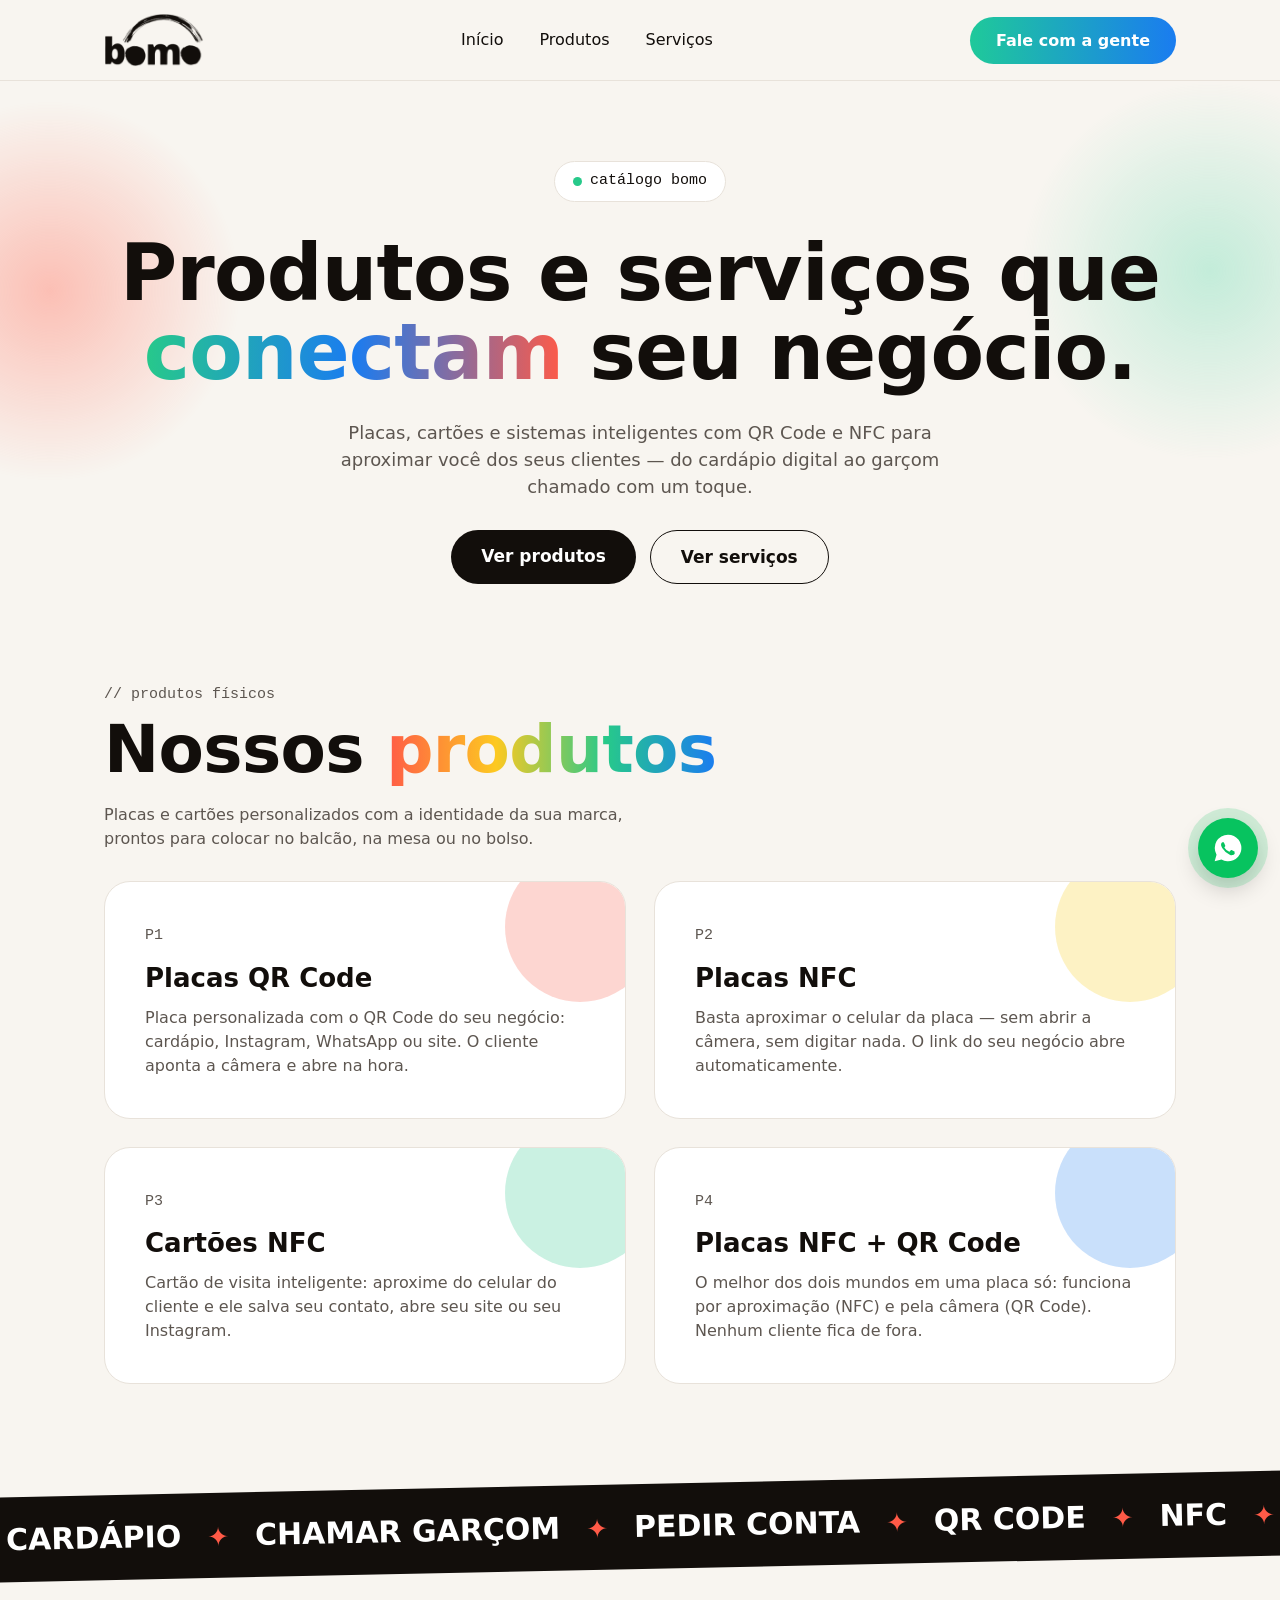
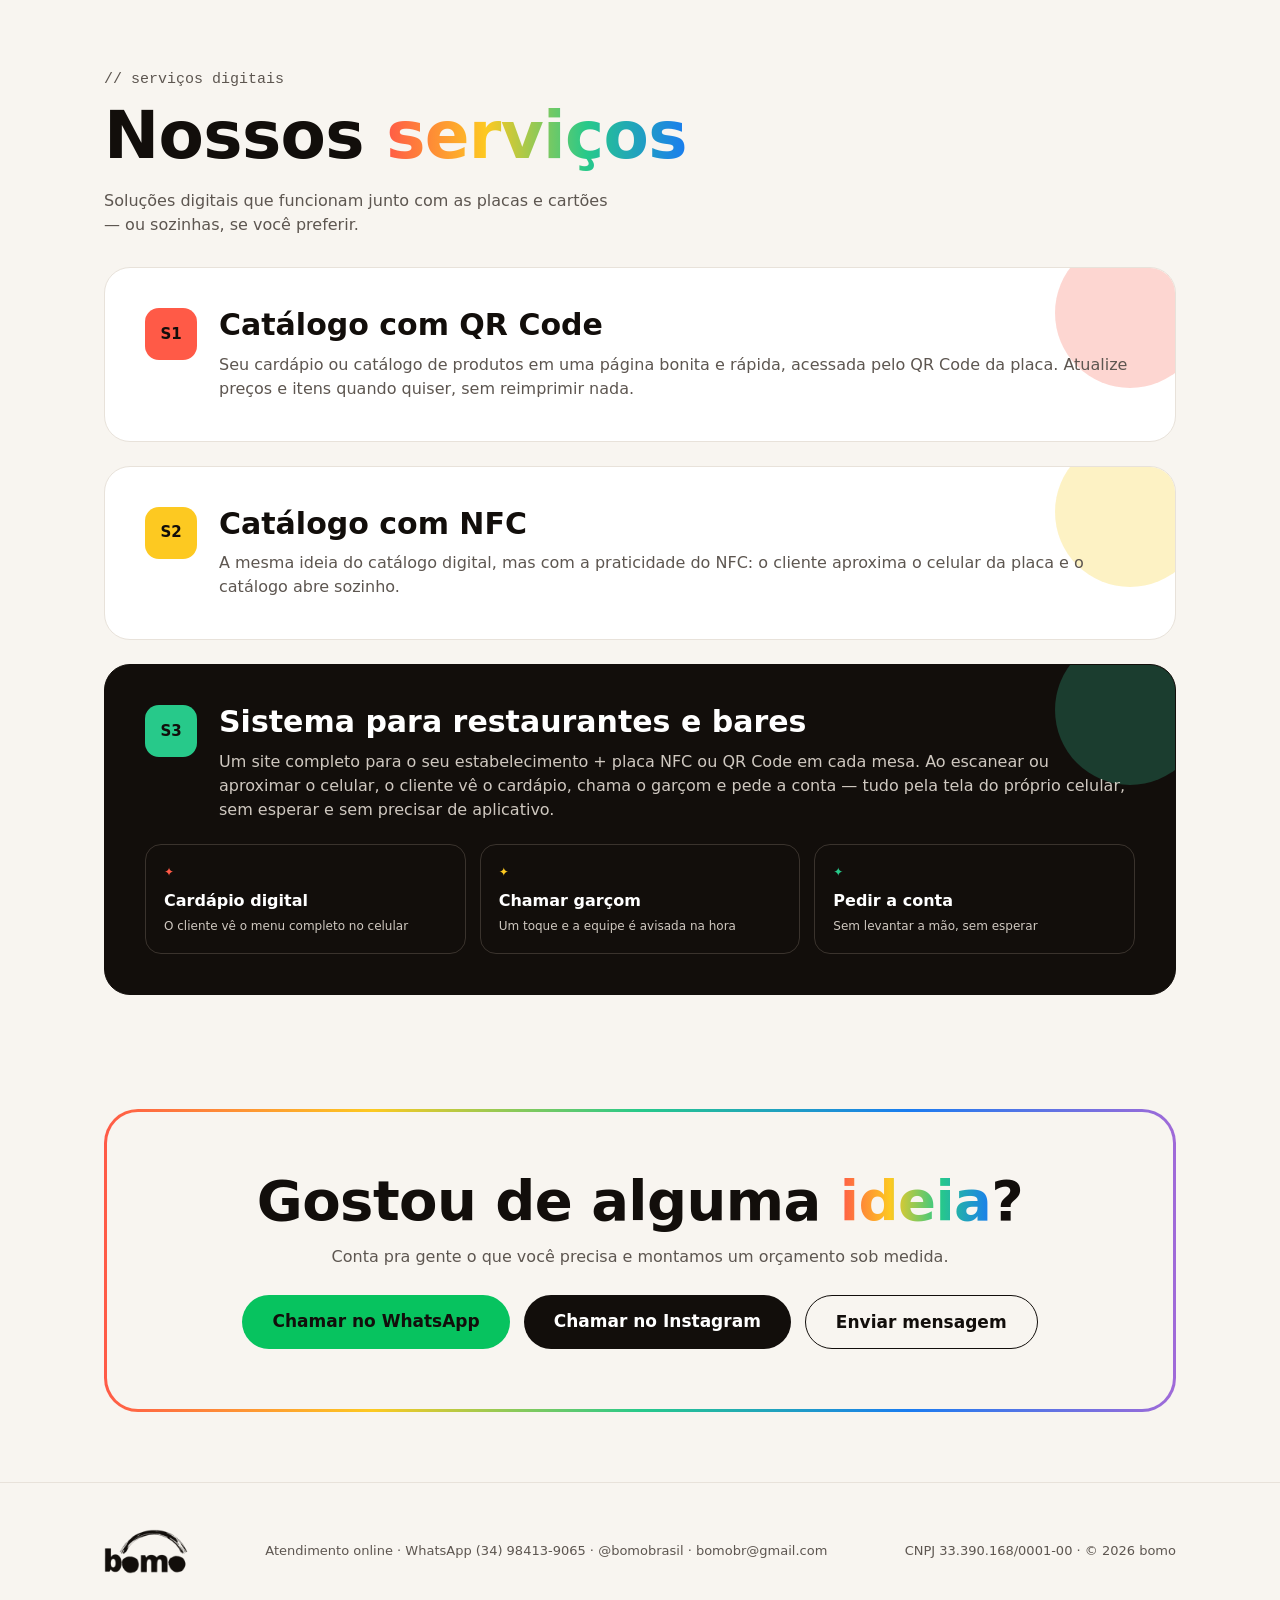
==== catalogo.html @ 358230e6 "Enviar pastas css, js e img organizadas" ====
<!DOCTYPE html>
<html lang="pt-BR">
<head>
<meta charset="utf-8">
<meta name="viewport" content="width=device-width, initial-scale=1, viewport-fit=cover">
<meta http-equiv="Content-Security-Policy" content="default-src 'none'; script-src 'self'; style-src 'self' 'unsafe-inline'; img-src 'self' data:; connect-src 'self'; form-action 'none'; base-uri 'none'">
<meta name="referrer" content="no-referrer">
<meta name="description" content="Catálogo bomo: placas e cartões QR Code e NFC, catálogo digital e sistema para restaurantes e bares.">
<link rel="icon" href="img/favicon.png" type="image/png" sizes="128x128">
<link rel="icon" href="img/favicon.svg" type="image/svg+xml">
<title>Catálogo — bomo | Produtos e serviços</title>
<link rel="stylesheet" href="css/style.css">
</head>
<body>
<body class="cat">
<header><div class="w">
<a class="logo" href="index.html" aria-label="bomo"><img src="img/logo.webp" alt="bomo" width="440" height="236"></a>
<nav class="c"><a href="index.html">Início</a><a href="#produtos">Produtos</a><a href="#servicos">Serviços</a></nav>
<a class="btn gr" href="index.html#contato">Fale com a gente</a>
</div></header>
<main class="catv">
<div class="cat-h"><div class="bl" style="width:380px;height:380px;background:#ff8a7a;left:-140px;top:20px"></div><div class="bl" style="width:380px;height:380px;background:#8fe3c3;right:-120px;top:0"></div>
<div class="w"><span class="pill mono">catálogo bomo</span>
<h1>Produtos e serviços que <span class="gt">conectam</span> seu negócio.</h1>
<p class="l">Placas, cartões e sistemas inteligentes com QR Code e NFC para aproximar você dos seus clientes — do cardápio digital ao garçom chamado com um toque.</p>
<div class="btns"><a class="btn k" href="#produtos">Ver produtos</a><a class="btn o" href="#servicos">Ver serviços</a></div></div></div>

<section id="produtos" style="padding-top:40px"><div class="w">
<div class="eb mono">// produtos físicos</div><h2>Nossos <span class="gt2">produtos</span></h2>
<p style="color:var(--mut);margin:-14px 0 30px;max-width:520px">Placas e cartões personalizados com a identidade da sua marca, prontos para colocar no balcão, na mesa ou no bolso.</p>
<div class="g2">
<div class="cd"><small class="mono">P1</small><h3>Placas QR Code</h3><p>Placa personalizada com o QR Code do seu negócio: cardápio, Instagram, WhatsApp ou site. O cliente aponta a câmera e abre na hora.</p></div>
<div class="cd" style="--c:#fdeeb0"><small class="mono">P2</small><h3>Placas NFC</h3><p>Basta aproximar o celular da placa — sem abrir a câmera, sem digitar nada. O link do seu negócio abre automaticamente.</p></div>
<div class="cd" style="--c:#b9ecd8"><small class="mono">P3</small><h3>Cartões NFC</h3><p>Cartão de visita inteligente: aproxime do celular do cliente e ele salva seu contato, abre seu site ou seu Instagram.</p></div>
<div class="cd" style="--c:#b7d6fa"><small class="mono">P4</small><h3>Placas NFC + QR Code</h3><p>O melhor dos dois mundos em uma placa só: funciona por aproximação (NFC) e pela câmera (QR Code). Nenhum cliente fica de fora.</p></div>
</div></div></section>

<div class="mq"><div id="m2"></div></div>

<section id="servicos"><div class="w">
<div class="eb mono">// serviços digitais</div><h2>Nossos <span class="gt2">serviços</span></h2>
<p style="color:var(--mut);margin:-14px 0 30px;max-width:520px">Soluções digitais que funcionam junto com as placas e cartões — ou sozinhas, se você preferir.</p>
<div class="cd sv"><i style="background:#ff5a47">S1</i><div><h3>Catálogo com QR Code</h3><p>Seu cardápio ou catálogo de produtos em uma página bonita e rápida, acessada pelo QR Code da placa. Atualize preços e itens quando quiser, sem reimprimir nada.</p></div></div>
<div class="cd sv" style="--c:#fdeeb0"><i style="background:#fdc921">S2</i><div><h3>Catálogo com NFC</h3><p>A mesma ideia do catálogo digital, mas com a praticidade do NFC: o cliente aproxima o celular da placa e o catálogo abre sozinho.</p></div></div>
<div class="cd sv dk" style="--c:#1e4d3b;display:block"><div style="display:flex;gap:22px;align-items:flex-start"><i style="background:#27c98a;color:#120e0b">S3</i><div><h3>Sistema para restaurantes e bares</h3><p>Um site completo para o seu estabelecimento + placa NFC ou QR Code em cada mesa. Ao escanear ou aproximar o celular, o cliente vê o cardápio, chama o garçom e pede a conta — tudo pela tela do próprio celular, sem esperar e sem precisar de aplicativo.</p></div></div>
<div class="tri"><div><span style="color:#ff5a47">✦</span><b>Cardápio digital</b>O cliente vê o menu completo no celular</div><div><span style="color:#fdc921">✦</span><b>Chamar garçom</b>Um toque e a equipe é avisada na hora</div><div><span style="color:#27c98a">✦</span><b>Pedir a conta</b>Sem levantar a mão, sem esperar</div></div></div>
</div></section>

<section style="padding-top:20px"><div class="w"><div class="ct" style="max-width:1080px">
<h2>Gostou de alguma <span class="gt2">ideia</span>?</h2>
<p style="color:var(--mut);margin-bottom:26px">Conta pra gente o que você precisa e montamos um orçamento sob medida.</p>
<div class="btns" style="justify-content:center"><a class="btn" style="background:#07c35f" href="https://wa.me/5534984139065" target="_blank" rel="noopener noreferrer">Chamar no WhatsApp</a><a class="btn k" href="https://instagram.com/bomobrasil" target="_blank" rel="noopener noreferrer">Chamar no Instagram</a><a class="btn o" href="index.html#contato">Enviar mensagem</a></div>
</div></div></section>
</main>
<footer><div class="w"><a class="logo" href="index.html" aria-label="bomo"><img src="img/logo.webp" alt="bomo" width="440" height="236"></a>
<span>Atendimento online · WhatsApp (34) 98413-9065 · @bomobrasil · bomobr@gmail.com</span>
<span>CNPJ 33.390.168/0001-00 · © 2026 bomo</span></div></footer>
<a class="fab" id="fab" href="https://wa.me/5534984139065" target="_blank" rel="noopener noreferrer" aria-label="WhatsApp"><svg viewBox="0 0 24 24"><path d="M12 2a10 10 0 0 0-8.600 15L2 22l5.100-1.300A10 10 0 1 0 12 2zm5.200 14.100c-.2.600-1.300 1.200-1.800 1.200-.5.100-1.100.100-1.800-.1a13 13 0 0 1-5.800-5.100c-.4-.7-1-1.700-1-2.600 0-.9.5-1.400.7-1.600.2-.2.4-.2.6-.2h.4c.2 0 .4 0 .6.500l.8 1.900c.1.200.1.400 0 .5l-.4.600c-.1.200-.3.300-.1.600a7 7 0 0 0 3.300 2.900c.3.100.5.100.6-.1l.8-1c.2-.2.400-.2.600-.1l1.800.9c.2.100.4.200.4.300.1.200.1.800-.1 1.300z"/></svg></a>
<script src="js/catalogo.js"></script>
</body>
</html>
---- css/style.css ----
:root{--bg:#f8f5f0;--ink:#120e0b;--card:#fff;--mut:#5d5650;--line:#e8e2da;--r:#ff5a47;--y:#fdc921;--g:#27c98a;--b:#1a7cf0;box-sizing:border-box;padding-top:env(safe-area-inset-top,0px);padding-bottom:env(safe-area-inset-bottom,0px)}
@media(prefers-color-scheme:dark){:root:not([data-theme="light"]){--bg:#15110e;--ink:#f6f2ec;--card:#1f1a16;--mut:#b5aca3;--line:#2f2822}}
:root[data-theme="dark"]{--bg:#15110e;--ink:#f6f2ec;--card:#1f1a16;--mut:#b5aca3;--line:#2f2822}
html{scroll-padding-top:calc(90px + env(safe-area-inset-top,0px));scroll-behavior:auto}
*{box-sizing:border-box;margin:0}
body{background:var(--bg);color:var(--ink);font-family:system-ui,'Segoe UI',Arial,sans-serif;overflow-x:hidden;line-height:1.5}
h1,h2,h3,.hd{font-family:system-ui,'Segoe UI',Arial,sans-serif;font-weight:800;line-height:1.02;letter-spacing:-.01em}
.mono{font-family:ui-monospace,Consolas,monospace}
.w{max-width:1120px;margin:0 auto;padding:0 24px}
.gt{background:linear-gradient(90deg,#27c98a,#1a7cf0,#ff5a47);-webkit-background-clip:text;background-clip:text;color:transparent}
.gt2{background:linear-gradient(90deg,#ff5a47,#fdc921,#27c98a,#1a7cf0);-webkit-background-clip:text;background-clip:text;color:transparent}
header{position:sticky;top:env(safe-area-inset-top,0px);z-index:20;background:var(--bg);border-bottom:1px solid var(--line)}
header .w{display:flex;align-items:center;justify-content:space-between;height:80px}
.logo{font-family:system-ui,'Segoe UI',Arial,sans-serif;font-weight:800;font-size:34px;color:var(--ink);text-decoration:none;position:relative;letter-spacing:-.04em}
.logo:before{content:"";position:absolute;left:-2px;right:-2px;top:-4px;height:14px;border:3px solid var(--ink);border-bottom:0;border-radius:50% 50% 0 0}
nav{display:flex;gap:36px}nav a{color:var(--ink);text-decoration:none;font-weight:500}
.cat nav.h,body:not(.cat) nav.c{display:none}
.btn{display:inline-block;border:0;cursor:pointer;font:700 17px system-ui,'Segoe UI',Arial,sans-serif;padding:16px 30px;border-radius:99px;text-decoration:none;color:var(--ink);transition:transform .2s}
.btn:hover{transform:translateY(-2px)}
.btn.k{background:#120e0b;color:#fff}.btn.o{border:1.5px solid var(--ink);background:transparent}
.btn.gr{background:linear-gradient(90deg,#1fc99a,#1a7cf0,#ff5a47);background-size:200%;color:#fff;padding:14px 26px;font-size:16px}
@keyframes sh{to{background-position:100% 0}}
.hero{position:relative;padding:60px 0 90px;overflow:hidden}
.bl{position:absolute;border-radius:50%;opacity:.5;-webkit-mask-image:radial-gradient(closest-side,#000,transparent);mask-image:radial-gradient(closest-side,#000,transparent);z-index:0}
.hero .w{position:relative;z-index:1;display:grid;grid-template-columns:1.1fr 1fr;gap:30px;align-items:center}
.pill{display:inline-flex;gap:8px;align-items:center;border:1px solid var(--line);background:var(--card);padding:8px 18px;border-radius:99px;font-size:15px;margin-bottom:26px}
.pill:before{content:"";width:9px;height:9px;border-radius:50%;background:var(--g)}
.hero h1{font-size:clamp(46px,7.4vw,92px)}
.hero p.l{color:var(--mut);font-size:21px;margin:28px 0;max-width:560px}
.btns{display:flex;gap:14px;flex-wrap:wrap}
.mock{position:relative;height:420px}
.br{position:absolute;right:0;top:40px;width:92%;background:var(--card);border-radius:22px;box-shadow:0 30px 60px #0002;transform:rotate(2deg);overflow:hidden;height:320px}
.br .bar{background:#ece8e1;padding:14px;display:flex;gap:7px;align-items:center}
.br .bar i{width:13px;height:13px;border-radius:50%;background:#ff5f56}.br .bar i:nth-child(2){background:#ffbd2e}.br .bar i:nth-child(3){background:#27c93f}
.br .bar span{margin-left:14px;background:#f5f2ec;padding:5px 14px;border-radius:8px;font-size:12px;color:#555}
.br .hb{margin:22px;height:110px;border-radius:16px;background:#1a7cf0}
.code{position:absolute;left:-10px;bottom:0;width:62%;background:#120e0b;color:#fff;border-radius:22px;padding:28px;font-size:14px;transform:rotate(-5deg);box-shadow:0 20px 50px #0004;min-height:190px}
.code b{color:#fdc921}.code em{color:#ff5a47;font-style:normal}.code s{color:#27c98a;text-decoration:none}
.mq{background:#120e0b;color:#fff;transform:rotate(-1.2deg);margin:30px -20px;overflow:hidden;padding:20px 0;white-space:nowrap}
.mq div{display:inline-block;animation:mv 28s linear infinite}
.mq span{font-family:system-ui,'Segoe UI',Arial,sans-serif;font-weight:800;font-size:30px;margin:0 26px;text-transform:uppercase}
.mq span:nth-child(4n+2)+i{color:#1a7cf0}.mq i{font-style:normal;color:#ff5a47;font-size:26px}
@keyframes mv{to{transform:translateX(-50%)}}
section{padding:70px 0}
.eb{color:var(--mut);font-size:15px;margin-bottom:10px}
h2{font-size:clamp(34px,5.4vw,66px);margin-bottom:34px}
.g2{display:grid;grid-template-columns:1fr 1fr;gap:28px}
.cd{position:relative;overflow:hidden;background:var(--card);border:1px solid var(--line);border-radius:26px;padding:40px}
.cd:after{content:"";position:absolute;right:-30px;top:-30px;width:150px;height:150px;border-radius:50%;background:var(--c,#fcc9c2);opacity:.75}
.cd small{color:var(--mut);font-size:15px}.cd h3{font-size:26px;margin:16px 0 12px;font-weight:700;letter-spacing:0;line-height:1.15;position:relative;z-index:1}
.cd p{color:var(--mut);position:relative;z-index:1}
.ex{display:grid;grid-template-columns:1.1fr 1fr;gap:40px;align-items:center;background:var(--card);border:1px solid var(--line);border-radius:36px;padding:42px;margin-bottom:30px}
.tag{display:inline-block;color:#fff;font-weight:500;font-size:15px;padding:6px 16px;border-radius:99px;margin-bottom:18px}
.ex h3{font-size:34px;margin-bottom:16px}.ex p{color:var(--mut);margin-bottom:18px}.ex p b{color:var(--ink)}
.ex ul{list-style:none;padding:0;color:var(--mut)}.ex li{padding:5px 0}.ex li:before{content:"✦ ";color:var(--ink)}
.ex.rv .art{order:-1}
.art{background:#f3efe8;border:1px solid var(--line);border-radius:26px;padding:20px;min-height:260px}
.art .a{height:130px;border-radius:18px;margin-bottom:12px}.art .row{display:flex;gap:10px}.art .row i{flex:1;height:50px;border-radius:12px;background:#e9e4dc}
.art .cta{display:block;text-align:center;margin:26px auto 0;width:60%;background:#6b6862;color:#fff;border-radius:99px;padding:10px;font-size:14px;font-weight:700}
.dev{display:flex;gap:18px;align-items:flex-end;justify-content:center}
.dev div{border:6px solid #120e0b;border-radius:18px;padding:12px;background:#fff;text-align:center;font-size:11px;font-family:ui-monospace,Consolas,monospace}
.dev div i{display:block;background:var(--g);border-radius:8px;height:34px;margin-bottom:8px}
.dark{background:#120e0b;color:#fff;border-radius:36px;padding:54px;display:grid;grid-template-columns:1fr 1fr;gap:44px;position:relative;overflow:hidden}
.dark p.l{color:#cfc8c0;margin-bottom:26px}
.dark label{display:block;font-weight:700;font-size:15px;margin:18px 0 8px}
input,select,textarea{width:100%;font:500 15px system-ui,'Segoe UI',Arial,sans-serif;background:#1e1a17;border:1px solid #3a332d;color:#fff;border-radius:99px;padding:15px 22px;outline:0}
textarea{border-radius:22px;min-height:100px;resize:vertical}input:focus,select:focus,textarea:focus{border-color:var(--g)}
::placeholder{color:#8f867d}
.res{background:#f8f5f0;color:#120e0b;border-radius:26px;padding:40px;display:flex;flex-direction:column;align-items:center;justify-content:center;text-align:center;min-height:380px}
.res .ic{width:72px;height:72px;border-radius:20px;background:linear-gradient(135deg,#ff5a47,#fdc921,#27c98a);margin-bottom:20px}
.res h3{font-size:28px;margin-bottom:10px}.res p{color:#5d5650}
.ink{background:#120e0b;color:#fff;padding:90px 0;margin-top:30px}
.ink .w{display:grid;grid-template-columns:1fr 1fr;gap:50px;align-items:center}
.ink p.l{color:#cfc8c0;font-size:19px;margin:22px 0 30px}
.st{display:grid;grid-template-columns:repeat(3,1fr);gap:16px}.st div{border:1px solid #3a332d;border-radius:20px;padding:22px 10px;text-align:center;font-size:14px}.st b{display:block;font-family:system-ui,'Segoe UI',Arial,sans-serif;font-size:30px}
.splash{height:340px;border-radius:26px;background:radial-gradient(circle at 20% 25%,#ff5a47 0 14%,transparent 15%),radial-gradient(circle at 85% 20%,#1a7cf0 0 16%,transparent 17%),radial-gradient(circle at 12% 85%,#fdc921 0 15%,transparent 16%),radial-gradient(circle at 90% 85%,#27c98a 0 14%,transparent 15%),#1b1612;display:grid;place-items:center;box-shadow:0 0 80px #ff5a4733}
.splash div{width:62%;height:55%;background:#0d0a08;border:6px solid #3a332d;border-radius:14px;padding:14px;font-size:11px;color:#27c98a;line-height:1.7}
.steps{display:grid;grid-template-columns:repeat(4,1fr);gap:26px}
.steps i{display:grid;place-items:center;width:64px;height:64px;border-radius:18px;font-style:normal;font-weight:800;margin-bottom:22px;color:#120e0b}
.steps h3{font-size:22px;margin-bottom:8px}.steps p{color:var(--mut)}
.ct{max-width:960px;margin:0 auto;border:3px solid transparent;border-radius:34px;background:linear-gradient(var(--bg),var(--bg)) padding-box,linear-gradient(90deg,#ff5a47,#fdc921,#27c98a,#1a7cf0,#a06ad8) border-box;padding:60px 40px;text-align:center}
.ct h2{font-size:clamp(32px,5vw,56px);margin-bottom:16px}
.fm{background:#120e0b;color:#fff;border-radius:26px;padding:34px;max-width:640px;margin:34px auto 14px;text-align:left}
.fm h3{font-size:24px;margin-bottom:6px;font-weight:700}.fm .r{display:flex;gap:10px}.fm .r input:first-child{width:80px;text-align:center;flex:none}
.fm label{display:block;font-size:13px;font-weight:700;margin:16px 0 7px}.fm label span{color:#8f867d;font-weight:400}
.ck{display:flex;gap:10px;align-items:flex-start;font-size:13px;margin:18px 0}.ck input{width:18px;height:18px;margin-top:2px;flex:none}
.sd{width:100%;background:var(--y);color:#120e0b;padding:17px}
.err{color:#ff8a7c;font-size:13px;margin-top:10px;min-height:18px}
.cc{display:grid;grid-template-columns:1fr 1fr;gap:14px;max-width:640px;margin:0 auto;text-align:left}
.cc a{border-radius:20px;padding:22px;text-decoration:none;display:block;position:relative;overflow:hidden}
.cc small{display:block;font-family:ui-monospace,Consolas,monospace;font-size:11px;margin:34px 0 4px}.cc b{font-family:system-ui,'Segoe UI',Arial,sans-serif;font-size:22px;display:block}.cc span{font-size:14px;font-weight:700;display:block;margin-top:8px}
.wa{background:#07c35f;color:#120e0b}.ig{background:#120e0b;color:#fff}.ig span{color:var(--y)}
.cat-h{text-align:center;position:relative;overflow:hidden;padding:80px 0 60px}.cat-h .w{position:relative;z-index:1}
.cat-h h1{font-size:clamp(40px,6.4vw,78px);margin:6px 0 26px}.cat-h p.l{color:var(--mut);max-width:640px;margin:0 auto 30px;font-size:18px}.cat-h .btns{justify-content:center}
.sv{display:flex;gap:22px;align-items:flex-start;margin-bottom:24px}
.sv i{flex:none;width:52px;height:52px;border-radius:14px;display:grid;place-items:center;font-style:normal;font-family:system-ui,'Segoe UI',Arial,sans-serif;font-weight:800;font-size:15px}
.sv h3{font-size:30px;margin:0 0 10px;font-weight:700}
.cd.dk{background:#120e0b;color:#fff;border-color:#120e0b}.cd.dk p{color:#cfc8c0}
.tri{display:grid;grid-template-columns:repeat(3,1fr);gap:14px;margin-top:22px;position:relative;z-index:1}
.tri div{border:1px solid #3a332d;border-radius:16px;padding:18px;font-size:12px;color:#cfc8c0}.tri b{display:block;color:#fff;font-family:system-ui,'Segoe UI',Arial,sans-serif;font-size:16px;margin:8px 0 4px}
footer{border-top:1px solid var(--line);padding:46px 0;font-size:13px;color:var(--mut)}
footer .w{display:flex;justify-content:space-between;align-items:center;gap:20px;flex-wrap:wrap}
.fab{position:fixed;right:22px;bottom:calc(22px + env(safe-area-inset-bottom,0px));z-index:30;width:60px;height:60px;border-radius:50%;background:#07c35f;display:grid;place-items:center;box-shadow:0 0 0 10px #07c35f2a,0 10px 24px #0003}
.fab svg{width:32px;height:32px;fill:#fff}
.cat .home,body:not(.cat) .catv{display:none}
@media(max-width:860px){nav{display:none}header .w{height:70px}.hero .w,.ex,.dark,.ink .w,.g2,.cc{grid-template-columns:1fr}.mock{height:360px}.steps{grid-template-columns:1fr 1fr}.ex.rv .art{order:0}.dark,.ex{padding:28px}.tri{grid-template-columns:1fr}.fm{padding:24px}.ct{padding:40px 16px}}
@media(prefers-reduced-motion:reduce){.mq div{animation:none}}

.logo:before{display:none}
.logo img{display:block;width:100px;height:auto}
.ct .logo img{width:210px;margin:0 auto 30px}
footer .logo img{width:84px}
@media(prefers-color-scheme:dark){:root:not([data-theme="light"]) .logo img{filter:invert(1)}}
:root[data-theme="dark"] .logo img{filter:invert(1)}
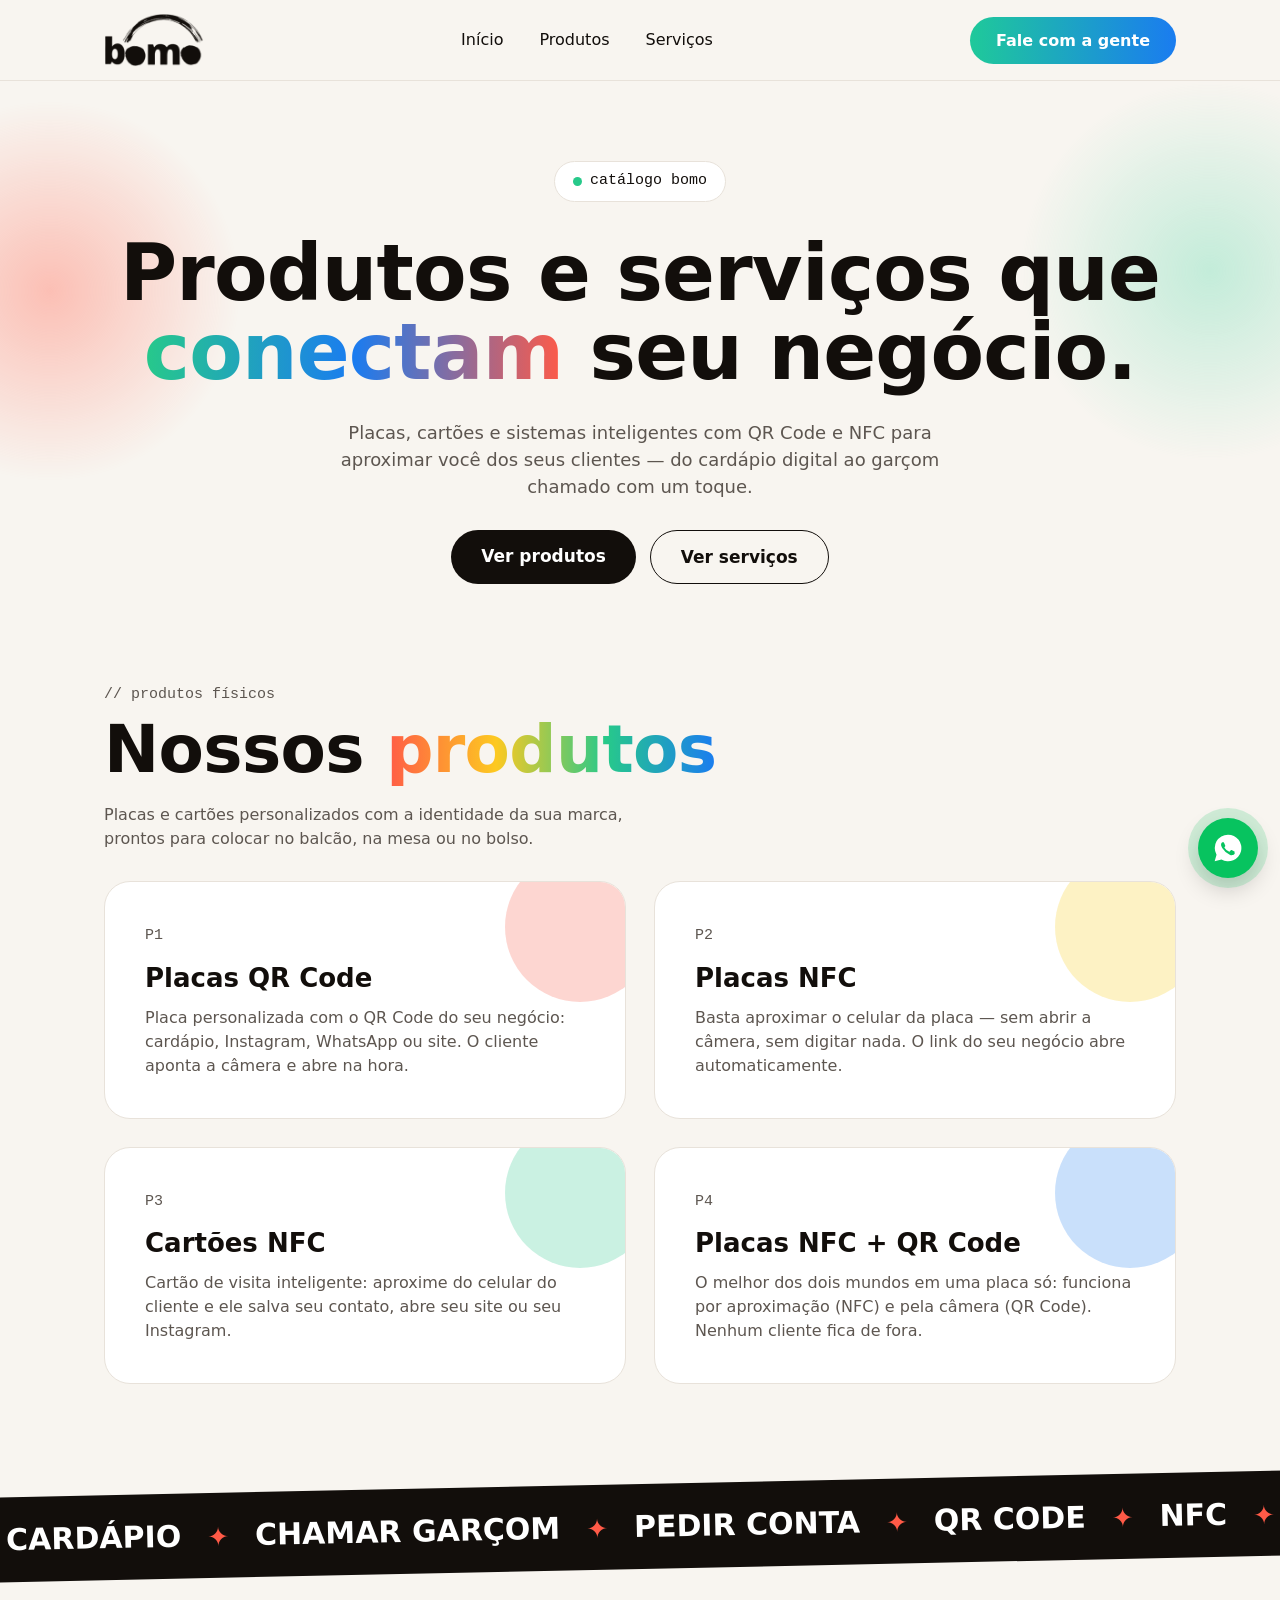
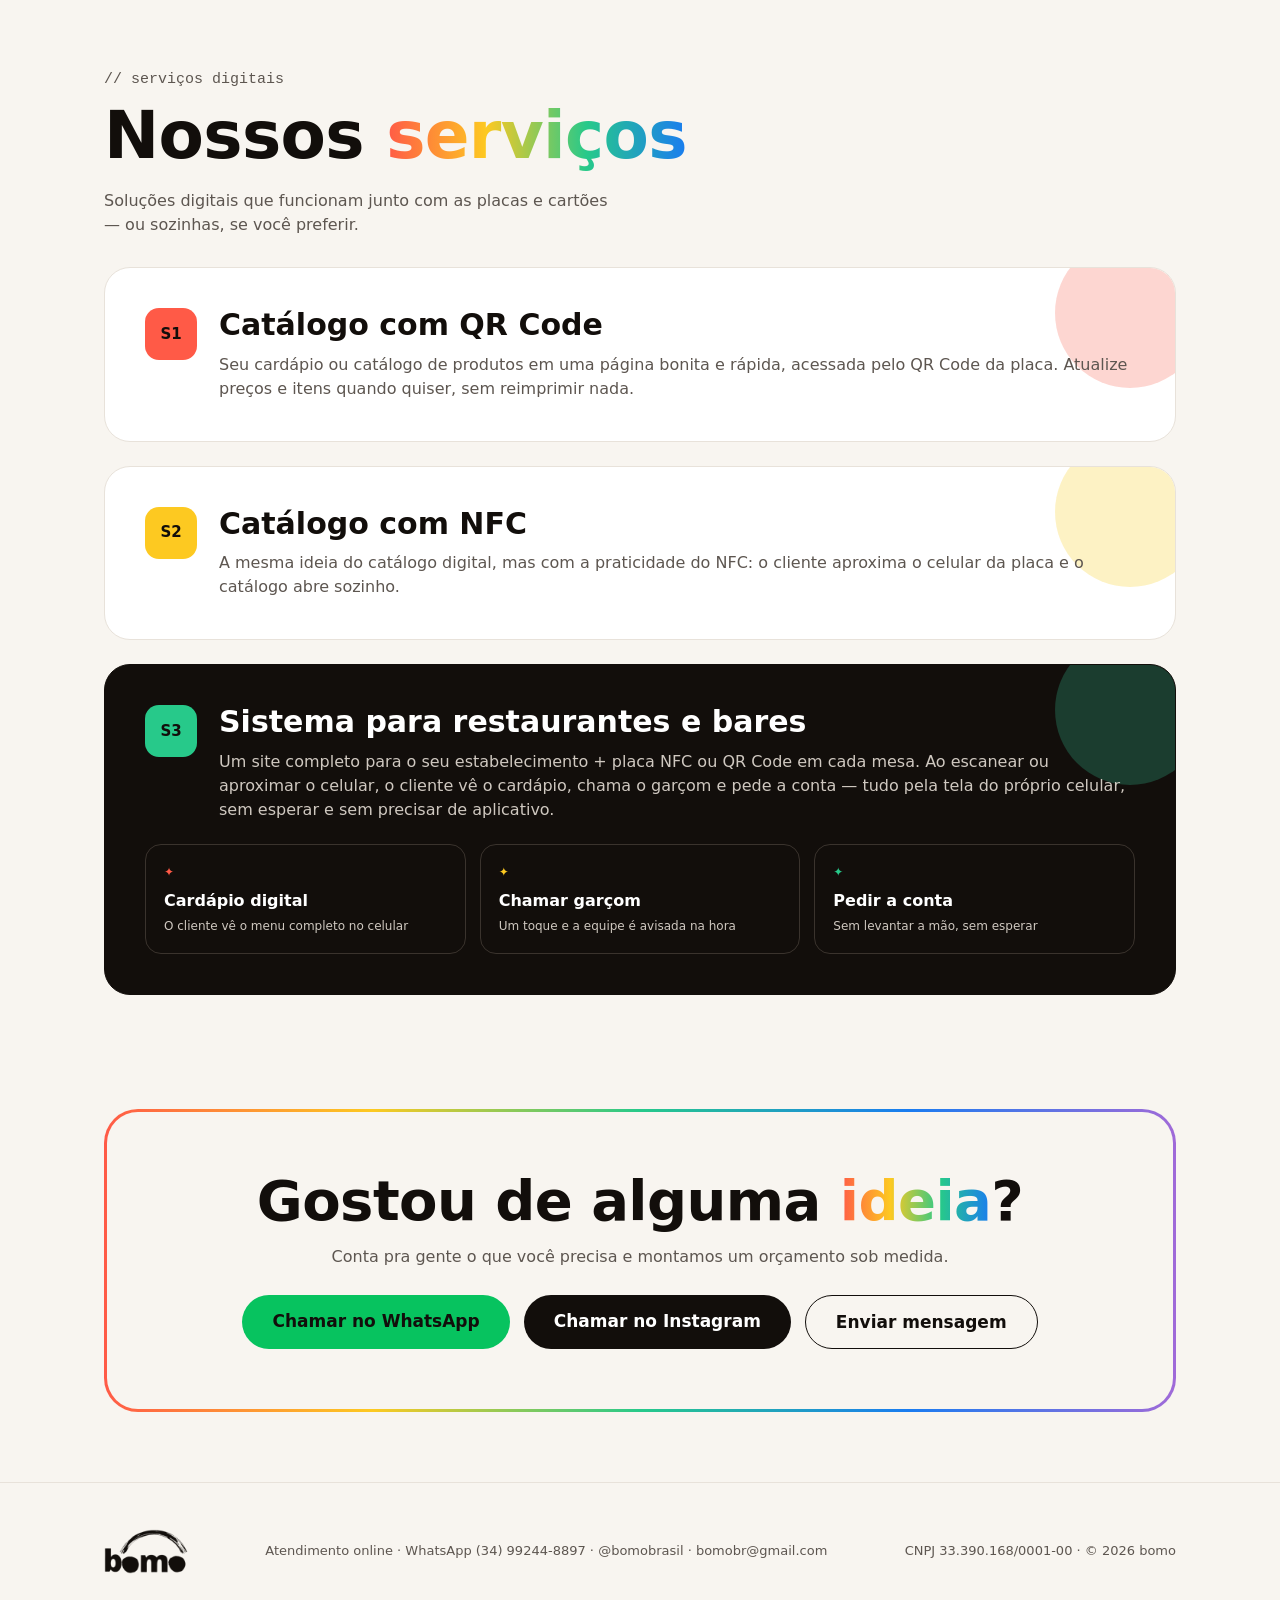
==== commit dbbd6a11: "Update catalogo.html Alteração do número de whatsapp" ====
--- a/catalogo.html
+++ b/catalogo.html
@@ -15,7 +15,7 @@
 <body class="cat">
 <header><div class="w">
 <a class="logo" href="index.html" aria-label="bomo"><img src="img/logo.webp" alt="bomo" width="440" height="236"></a>
-<nav class="c"><a href="index.html">Início</a><a href="#produtos">Produtos</a><a href="#servicos">Serviços</a></nav>
+<nav class="c"><a class="keep" href="index.html">Início</a><a href="#produtos">Produtos</a><a href="#servicos">Serviços</a></nav>
 <a class="btn gr" href="index.html#contato">Fale com a gente</a>
 </div></header>
 <main class="catv">
@@ -49,13 +49,13 @@
 <section style="padding-top:20px"><div class="w"><div class="ct" style="max-width:1080px">
 <h2>Gostou de alguma <span class="gt2">ideia</span>?</h2>
 <p style="color:var(--mut);margin-bottom:26px">Conta pra gente o que você precisa e montamos um orçamento sob medida.</p>
-<div class="btns" style="justify-content:center"><a class="btn" style="background:#07c35f" href="https://wa.me/5534984139065" target="_blank" rel="noopener noreferrer">Chamar no WhatsApp</a><a class="btn k" href="https://instagram.com/bomobrasil" target="_blank" rel="noopener noreferrer">Chamar no Instagram</a><a class="btn o" href="index.html#contato">Enviar mensagem</a></div>
+<div class="btns" style="justify-content:center"><a class="btn" style="background:#07c35f" href="https://wa.me/5534992448897" target="_blank" rel="noopener noreferrer">Chamar no WhatsApp</a><a class="btn k" href="https://instagram.com/bomobrasil" target="_blank" rel="noopener noreferrer">Chamar no Instagram</a><a class="btn o" href="index.html#contato">Enviar mensagem</a></div>
 </div></div></section>
 </main>
 <footer><div class="w"><a class="logo" href="index.html" aria-label="bomo"><img src="img/logo.webp" alt="bomo" width="440" height="236"></a>
-<span>Atendimento online · WhatsApp (34) 98413-9065 · @bomobrasil · bomobr@gmail.com</span>
+<span>Atendimento online · WhatsApp (34) 99244-8897 · @bomobrasil · bomobr@gmail.com</span>
 <span>CNPJ 33.390.168/0001-00 · © 2026 bomo</span></div></footer>
-<a class="fab" id="fab" href="https://wa.me/5534984139065" target="_blank" rel="noopener noreferrer" aria-label="WhatsApp"><svg viewBox="0 0 24 24"><path d="M12 2a10 10 0 0 0-8.600 15L2 22l5.100-1.300A10 10 0 1 0 12 2zm5.200 14.100c-.2.600-1.300 1.200-1.800 1.200-.5.100-1.100.100-1.800-.1a13 13 0 0 1-5.800-5.100c-.4-.7-1-1.700-1-2.600 0-.9.5-1.400.7-1.600.2-.2.4-.2.6-.2h.4c.2 0 .4 0 .6.500l.8 1.900c.1.200.1.400 0 .5l-.4.600c-.1.200-.3.300-.1.600a7 7 0 0 0 3.300 2.900c.3.100.5.100.6-.1l.8-1c.2-.2.400-.2.600-.1l1.800.9c.2.100.4.200.4.300.1.200.1.800-.1 1.300z"/></svg></a>
+<a class="fab" id="fab" href="https://wa.me/5534992448897" target="_blank" rel="noopener noreferrer" aria-label="WhatsApp"><svg viewBox="0 0 24 24"><path d="M12 2a10 10 0 0 0-8.600 15L2 22l5.100-1.300A10 10 0 1 0 12 2zm5.200 14.100c-.2.600-1.300 1.200-1.800 1.200-.5.100-1.100.100-1.800-.1a13 13 0 0 1-5.800-5.100c-.4-.7-1-1.700-1-2.600 0-.9.5-1.400.7-1.600.2-.2.4-.2.6-.2h.4c.2 0 .4 0 .6.500l.8 1.900c.1.200.1.400 0 .5l-.4.600c-.1.200-.3.300-.1.600a7 7 0 0 0 3.300 2.900c.3.100.5.100.6-.1l.8-1c.2-.2.400-.2.600-.1l1.800.9c.2.100.4.200.4.300.1.200.1.800-.1 1.300z"/></svg></a>
 <script src="js/catalogo.js"></script>
 </body>
 </html>
--- a/css/style.css
+++ b/css/style.css
@@ -103,7 +103,7 @@
 .fab{position:fixed;right:22px;bottom:calc(22px + env(safe-area-inset-bottom,0px));z-index:30;width:60px;height:60px;border-radius:50%;background:#07c35f;display:grid;place-items:center;box-shadow:0 0 0 10px #07c35f2a,0 10px 24px #0003}
 .fab svg{width:32px;height:32px;fill:#fff}
 .cat .home,body:not(.cat) .catv{display:none}
-@media(max-width:860px){nav{display:none}header .w{height:70px}.hero .w,.ex,.dark,.ink .w,.g2,.cc{grid-template-columns:1fr}.mock{height:360px}.steps{grid-template-columns:1fr 1fr}.ex.rv .art{order:0}.dark,.ex{padding:28px}.tri{grid-template-columns:1fr}.fm{padding:24px}.ct{padding:40px 16px}}
+@media(max-width:860px){nav{gap:14px}nav a:not(.keep){display:none}header .w{height:70px}.hero .w,.ex,.dark,.ink .w,.g2,.cc{grid-template-columns:1fr}.mock{height:360px}.steps{grid-template-columns:1fr 1fr}.ex.rv .art{order:0}.dark,.ex{padding:28px}.tri{grid-template-columns:1fr}.fm{padding:24px}.ct{padding:40px 16px}}
 @media(prefers-reduced-motion:reduce){.mq div{animation:none}}
 
 .logo:before{display:none}
@@ -112,3 +112,17 @@
 footer .logo img{width:84px}
 @media(prefers-color-scheme:dark){:root:not([data-theme="light"]) .logo img{filter:invert(1)}}
 :root[data-theme="dark"] .logo img{filter:invert(1)}
+
+.dev div{min-width:0}
+@media(max-width:860px){.st{gap:8px}.st div{font-size:12px;padding:16px 4px}.st b{font-size:22px}.cd{padding:30px}}
+@media(max-width:480px){
+.btn.gr{padding:10px 12px;font-size:13px;white-space:nowrap}.btns .btn{width:100%;text-align:center}
+.hero{padding:36px 0 60px}.hero p.l{font-size:18px}.mock{height:330px}.br{height:250px}.code{width:82%;padding:18px;font-size:12px;min-height:0}
+.dark,.ex{padding:22px;border-radius:26px}.ct{padding:32px 14px}.fm{padding:20px}
+.steps{grid-template-columns:1fr}.mq span{font-size:22px;margin:0 16px}
+.splash{height:250px}.splash div{width:78%}.cc a b{font-size:18px}
+.dev{gap:10px}.dev div{font-size:8px;border-width:4px;padding:8px 4px}
+.sv{flex-direction:column;gap:14px}.cd.sv>div{width:100%}
+}
+
+@media(max-width:480px){header .w{padding:0 14px}.logo img{width:76px}nav,nav a{font-size:14px}nav{gap:10px}}
